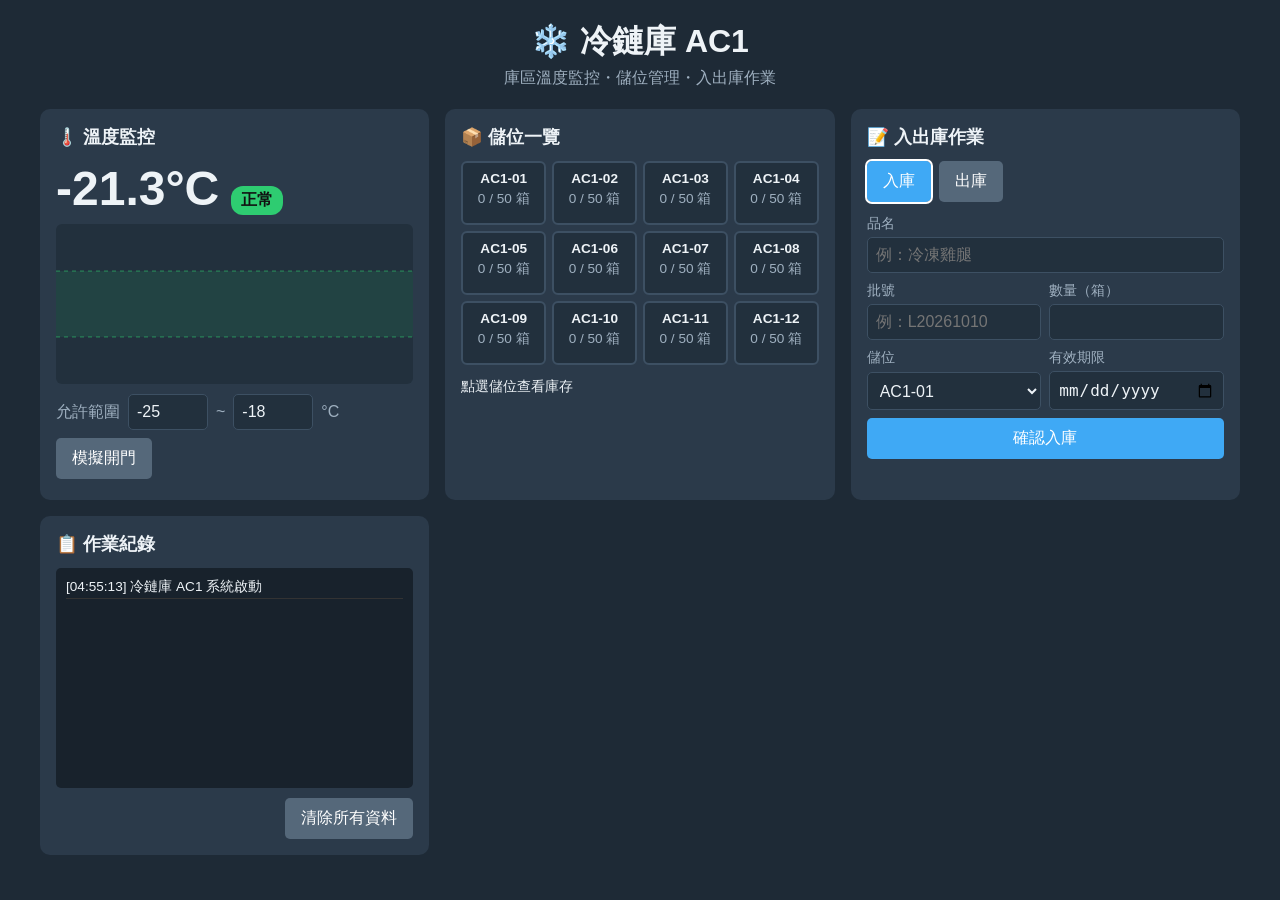
==== cold-chain-ac1.html @ 18b984d9 "Add standalone cold chain warehouse AC1 page Temperature monitoring with alarms, 12-slot storage ove" ====
<!DOCTYPE html>
<html lang="zh-TW">
<head>
    <meta charset="UTF-8">
    <meta name="viewport" content="width=device-width, initial-scale=1.0">
    <title>冷鏈庫 AC1</title>
    <style>
        :root {
            --bg: #1e2a36;
            --panel: #2b3a4a;
            --panel-2: #22303d;
            --text: #eef3f7;
            --muted: #9fb0c0;
            --border: #3d5063;
            --ok: #2ecc71;
            --warn: #f1c40f;
            --alarm: #e74c3c;
            --accent: #3fa9f5;
        }

        * { box-sizing: border-box; }

        body {
            font-family: "Microsoft JhengHei", sans-serif;
            background-color: var(--bg);
            color: var(--text);
            margin: 0;
            padding: 20px 16px;
        }

        h1 { margin: 0 0 4px; text-align: center; }
        .subtitle { text-align: center; color: var(--muted); margin: 0 0 20px; }

        .layout {
            display: grid;
            grid-template-columns: repeat(auto-fit, minmax(320px, 1fr));
            gap: 16px;
            max-width: 1200px;
            margin: 0 auto;
        }

        .panel {
            background: var(--panel);
            border-radius: 10px;
            padding: 16px;
            min-width: 0;
        }
        .panel h2 { margin: 0 0 12px; font-size: 1.1rem; }

        /* 溫度監控 */
        .temp-now {
            display: flex;
            align-items: baseline;
            gap: 12px;
            margin-bottom: 8px;
        }
        #temp-value { font-size: 3rem; font-weight: bold; }
        .status-badge {
            padding: 4px 10px;
            border-radius: 12px;
            font-weight: bold;
            color: #111;
        }
        .status-ok { background: var(--ok); }
        .status-warn { background: var(--warn); }
        .status-alarm { background: var(--alarm); color: #fff; }

        #temp-chart {
            width: 100%;
            height: 160px;
            background: var(--panel-2);
            border-radius: 6px;
            display: block;
        }

        .range-row {
            display: flex;
            gap: 8px;
            align-items: center;
            flex-wrap: wrap;
            margin-top: 10px;
            color: var(--muted);
        }

        /* 儲位 */
        .slots {
            display: grid;
            grid-template-columns: repeat(4, 1fr);
            gap: 6px;
        }
        .slot {
            background: var(--panel-2);
            border: 2px solid var(--border);
            border-radius: 6px;
            padding: 8px 4px;
            text-align: center;
            cursor: pointer;
            font-size: 0.85rem;
            min-height: 64px;
        }
        .slot:hover { border-color: var(--accent); }
        .slot.selected { border-color: var(--accent); background: #2f4a63; }
        .slot .code { font-weight: bold; }
        .slot .qty { color: var(--muted); margin-top: 4px; }
        .slot.expiring { border-color: var(--warn); }
        .slot.expired { border-color: var(--alarm); }

        #slot-detail { margin-top: 12px; font-size: 0.9rem; }
        #slot-detail table { width: 100%; border-collapse: collapse; }
        #slot-detail th, #slot-detail td {
            text-align: left;
            padding: 4px;
            border-bottom: 1px solid var(--border);
        }

        /* 表單 */
        form { display: grid; gap: 8px; }
        label { display: grid; gap: 4px; font-size: 0.9rem; color: var(--muted); }
        input, select {
            padding: 8px;
            border-radius: 5px;
            border: 1px solid var(--border);
            background: var(--panel-2);
            color: var(--text);
            font-size: 1rem;
            width: 100%;
        }
        .form-row { display: grid; grid-template-columns: 1fr 1fr; gap: 8px; }
        .tabs { display: flex; gap: 8px; margin-bottom: 12px; }

        button {
            padding: 10px 16px;
            font-size: 1rem;
            cursor: pointer;
            background-color: var(--accent);
            color: white;
            border: none;
            border-radius: 5px;
        }
        button:hover { filter: brightness(1.1); }
        button.secondary { background: #55687a; }
        .tabs button.active { outline: 2px solid white; }

        #form-msg { min-height: 1.2em; font-size: 0.9rem; }
        .msg-error { color: var(--alarm); }
        .msg-ok { color: var(--ok); }

        #log {
            height: 220px;
            overflow-y: auto;
            background: #18222c;
            padding: 10px;
            font-size: 0.85rem;
            border-radius: 5px;
        }
        .log-entry { margin-bottom: 5px; border-bottom: 1px solid #333; padding-bottom: 2px; }
        .log-entry.alarm { color: var(--alarm); }
        .log-entry.warn { color: var(--warn); }
    </style>
</head>
<body>

    <h1>❄️ 冷鏈庫 AC1</h1>
    <p class="subtitle">庫區溫度監控・儲位管理・入出庫作業</p>

    <div class="layout">
        <!-- 溫度監控 -->
        <section class="panel">
            <h2>🌡️ 溫度監控</h2>
            <div class="temp-now">
                <span id="temp-value">--</span>
                <span id="temp-status" class="status-badge status-ok">正常</span>
            </div>
            <canvas id="temp-chart"></canvas>
            <div class="range-row">
                允許範圍
                <input id="temp-min" type="number" step="0.5" style="width:80px">
                ~
                <input id="temp-max" type="number" step="0.5" style="width:80px">
                °C
                <button class="secondary" id="door-btn" type="button">模擬開門</button>
            </div>
        </section>

        <!-- 儲位 -->
        <section class="panel">
            <h2>📦 儲位一覽</h2>
            <div class="slots" id="slots"></div>
            <div id="slot-detail">點選儲位查看庫存</div>
        </section>

        <!-- 入出庫 -->
        <section class="panel">
            <h2>📝 入出庫作業</h2>
            <div class="tabs">
                <button type="button" id="tab-in" class="active">入庫</button>
                <button type="button" id="tab-out" class="secondary">出庫</button>
            </div>
            <form id="stock-form">
                <label>品名 <input id="f-name" required placeholder="例：冷凍雞腿"></label>
                <div class="form-row">
                    <label>批號 <input id="f-lot" required placeholder="例：L20261010"></label>
                    <label>數量（箱） <input id="f-qty" type="number" min="1" required></label>
                </div>
                <div class="form-row">
                    <label>儲位 <select id="f-slot"></select></label>
                    <label id="exp-label">有效期限 <input id="f-exp" type="date"></label>
                </div>
                <button type="submit" id="submit-btn">確認入庫</button>
                <div id="form-msg"></div>
            </form>
        </section>

        <!-- 紀錄 -->
        <section class="panel">
            <h2>📋 作業紀錄</h2>
            <div id="log"></div>
            <div style="margin-top:10px; text-align:right;">
                <button class="secondary" id="reset-btn" type="button">清除所有資料</button>
            </div>
        </section>
    </div>

<script>
    // --- 設定 ---
    const ZONE = "AC1";
    const SLOT_COUNT = 12;          // AC1-01 ~ AC1-12
    const SLOT_CAPACITY = 50;       // 每個儲位最多 50 箱
    const EXPIRY_WARN_DAYS = 7;     // 7 天內到期提示
    const STORAGE_KEY = "cold-chain-ac1";

    const defaultState = {
        tempMin: -25,
        tempMax: -18,
        slots: {},   // { "AC1-01": [ { name, lot, qty, exp, inAt } ] }
        logs: []
    };

    let state = loadState();
    let mode = "in";               // "in" 入庫 / "out" 出庫
    let selectedSlot = null;
    let temps = [];                // 最近溫度紀錄
    let doorOpenTicks = 0;         // 模擬開門造成升溫
    let lastStatus = "ok";

    const slotCodes = Array.from({ length: SLOT_COUNT }, (_, i) =>
        `${ZONE}-${String(i + 1).padStart(2, "0")}`);

    // --- 資料存取 ---
    function loadState() {
        try {
            const raw = localStorage.getItem(STORAGE_KEY);
            if (raw) return Object.assign({}, defaultState, JSON.parse(raw));
        } catch (e) { /* 無法讀取時使用預設值 */ }
        return JSON.parse(JSON.stringify(defaultState));
    }

    function saveState() {
        try {
            localStorage.setItem(STORAGE_KEY, JSON.stringify(state));
        } catch (e) { /* 無法儲存時僅保留在記憶體 */ }
    }

    // --- 溫度監控 ---
    function readSensor() {
        const target = (state.tempMin + state.tempMax) / 2;
        const prev = temps.length ? temps[temps.length - 1] : target;
        let next = prev + (target - prev) * 0.2 + (Math.random() - 0.5) * 0.6;
        if (doorOpenTicks > 0) {
            next += 1.2;
            doorOpenTicks--;
        }
        return Math.round(next * 10) / 10;
    }

    function getTempStatus(t) {
        const margin = 1;
        if (t < state.tempMin || t > state.tempMax) return "alarm";
        if (t < state.tempMin + margin || t > state.tempMax - margin) return "warn";
        return "ok";
    }

    function tickTemperature() {
        const t = readSensor();
        temps.push(t);
        if (temps.length > 60) temps.shift();

        const status = getTempStatus(t);
        const badge = document.getElementById("temp-status");
        document.getElementById("temp-value").innerText = `${t.toFixed(1)}°C`;
        badge.className = `status-badge status-${status}`;
        badge.innerText = { ok: "正常", warn: "接近上下限", alarm: "超出範圍！" }[status];

        if (status !== lastStatus) {
            if (status === "alarm") log(`⚠️ 溫度異常：${t.toFixed(1)}°C，超出允許範圍`, "alarm");
            else if (lastStatus === "alarm") log(`溫度恢復：${t.toFixed(1)}°C`);
            lastStatus = status;
        }
        drawChart();
    }

    function drawChart() {
        const canvas = document.getElementById("temp-chart");
        const ctx = canvas.getContext("2d");
        const w = canvas.width = canvas.clientWidth;
        const h = canvas.height = canvas.clientHeight;
        ctx.clearRect(0, 0, w, h);

        const lo = state.tempMin - 5;
        const hi = state.tempMax + 5;
        const y = v => h - ((v - lo) / (hi - lo)) * h;

        // 允許範圍色帶
        ctx.fillStyle = "rgba(46, 204, 113, 0.12)";
        ctx.fillRect(0, y(state.tempMax), w, y(state.tempMin) - y(state.tempMax));
        ctx.strokeStyle = "rgba(46, 204, 113, 0.6)";
        ctx.setLineDash([4, 4]);
        [state.tempMin, state.tempMax].forEach(v => {
            ctx.beginPath();
            ctx.moveTo(0, y(v));
            ctx.lineTo(w, y(v));
            ctx.stroke();
        });
        ctx.setLineDash([]);

        // 溫度曲線
        if (temps.length < 2) return;
        ctx.strokeStyle = "#3fa9f5";
        ctx.lineWidth = 2;
        ctx.beginPath();
        temps.forEach((t, i) => {
            const x = (i / 59) * w;
            i === 0 ? ctx.moveTo(x, y(t)) : ctx.lineTo(x, y(t));
        });
        ctx.stroke();
    }

    // --- 儲位 ---
    function slotQty(code) {
        return (state.slots[code] || []).reduce((sum, item) => sum + item.qty, 0);
    }

    function daysUntil(dateStr) {
        if (!dateStr) return Infinity;
        const today = new Date();
        today.setHours(0, 0, 0, 0);
        return Math.round((new Date(dateStr) - today) / 86400000);
    }

    function renderSlots() {
        const wrap = document.getElementById("slots");
        wrap.innerHTML = "";
        slotCodes.forEach(code => {
            const items = state.slots[code] || [];
            const minDays = Math.min(...items.map(i => daysUntil(i.exp)), Infinity);
            const el = document.createElement("div");
            el.className = "slot";
            if (code === selectedSlot) el.classList.add("selected");
            if (minDays < 0) el.classList.add("expired");
            else if (minDays <= EXPIRY_WARN_DAYS) el.classList.add("expiring");
            el.innerHTML = `
                <div class="code">${code}</div>
                <div class="qty">${slotQty(code)} / ${SLOT_CAPACITY} 箱</div>
            `;
            el.onclick = () => {
                selectedSlot = code;
                document.getElementById("f-slot").value = code;
                renderSlots();
                renderSlotDetail();
            };
            wrap.appendChild(el);
        });
    }

    function renderSlotDetail() {
        const box = document.getElementById("slot-detail");
        if (!selectedSlot) {
            box.innerText = "點選儲位查看庫存";
            return;
        }
        const items = sortFEFO(state.slots[selectedSlot] || []);
        if (!items.length) {
            box.innerText = `${selectedSlot}：目前無庫存`;
            return;
        }
        const rows = items.map(i => {
            const d = daysUntil(i.exp);
            const note = d < 0 ? " ❌已過期" : d <= EXPIRY_WARN_DAYS ? ` ⚠️剩 ${d} 天` : "";
            return `<tr><td>${escapeHtml(i.name)}</td><td>${escapeHtml(i.lot)}</td>
                    <td>${i.qty}</td><td>${i.exp || "-"}${note}</td></tr>`;
        }).join("");
        box.innerHTML = `
            <strong>${selectedSlot}</strong>
            <table>
                <tr><th>品名</th><th>批號</th><th>箱數</th><th>有效期限</th></tr>
                ${rows}
            </table>
        `;
    }

    // 先到期先出 (FEFO)
    function sortFEFO(items) {
        return [...items].sort((a, b) => (a.exp || "9999") .localeCompare(b.exp || "9999"));
    }

    // --- 入出庫 ---
    function setMode(newMode) {
        mode = newMode;
        document.getElementById("tab-in").className = mode === "in" ? "active" : "secondary";
        document.getElementById("tab-out").className = mode === "out" ? "active" : "secondary";
        document.getElementById("submit-btn").innerText = mode === "in" ? "確認入庫" : "確認出庫";
        document.getElementById("exp-label").style.visibility = mode === "in" ? "visible" : "hidden";
        showMsg("");
    }

    function handleSubmit(e) {
        e.preventDefault();
        const name = document.getElementById("f-name").value.trim();
        const lot = document.getElementById("f-lot").value.trim();
        const qty = parseInt(document.getElementById("f-qty").value, 10);
        const code = document.getElementById("f-slot").value;
        const exp = document.getElementById("f-exp").value;

        if (!name || !lot || !(qty > 0)) {
            showMsg("請完整填寫品名、批號與數量", true);
            return;
        }

        const ok = mode === "in"
            ? stockIn(code, name, lot, qty, exp)
            : stockOut(code, name, lot, qty);
        if (!ok) return;

        saveState();
        selectedSlot = code;
        renderSlots();
        renderSlotDetail();
        document.getElementById("stock-form").reset();
        document.getElementById("f-slot").value = code;
    }

    function stockIn(code, name, lot, qty, exp) {
        if (lastStatus === "alarm") {
            showMsg("庫區溫度異常，暫停入庫作業", true);
            return false;
        }
        if (!exp) {
            showMsg("入庫需填寫有效期限", true);
            return false;
        }
        if (daysUntil(exp) < 0) {
            showMsg("此批貨品已過期，不可入庫", true);
            return false;
        }
        if (slotQty(code) + qty > SLOT_CAPACITY) {
            showMsg(`${code} 剩餘容量 ${SLOT_CAPACITY - slotQty(code)} 箱，不足 ${qty} 箱`, true);
            return false;
        }

        const items = state.slots[code] = state.slots[code] || [];
        const same = items.find(i => i.name === name && i.lot === lot);
        if (same) same.qty += qty;
        else items.push({ name, lot, qty, exp, inAt: new Date().toISOString() });

        log(`📥 入庫 ${name}（批號 ${lot}）${qty} 箱 → ${code}`);
        showMsg("入庫完成", false);
        return true;
    }

    function stockOut(code, name, lot, qty) {
        const items = state.slots[code] || [];
        const item = items.find(i => i.name === name && i.lot === lot);
        if (!item) {
            showMsg(`${code} 找不到 ${name}（批號 ${lot}）`, true);
            return false;
        }
        if (item.qty < qty) {
            showMsg(`庫存不足，${code} 僅有 ${item.qty} 箱`, true);
            return false;
        }

        // FEFO 提示：同品名有更早到期的批號
        const earlier = items.find(i => i.name === name && i !== item && i.exp && i.exp < item.exp);
        if (earlier && !confirm(`依先到期先出原則，建議先出批號 ${earlier.lot}（${earlier.exp} 到期）。\n仍要出庫批號 ${lot} 嗎？`)) {
            return false;
        }

        item.qty -= qty;
        if (item.qty === 0) items.splice(items.indexOf(item), 1);

        log(`📤 出庫 ${name}（批號 ${lot}）${qty} 箱 ← ${code}`);
        showMsg("出庫完成", false);
        return true;
    }

    // --- UI 輔助 ---
    function showMsg(text, isError) {
        const el = document.getElementById("form-msg");
        el.innerText = text;
        el.className = isError ? "msg-error" : "msg-ok";
    }

    function log(msg, level) {
        const time = new Date().toLocaleTimeString("zh-TW", { hour12: false });
        state.logs.unshift({ time, msg, level: level || "" });
        state.logs = state.logs.slice(0, 200);
        saveState();
        renderLog();
    }

    function renderLog() {
        const box = document.getElementById("log");
        box.innerHTML = "";
        state.logs.forEach(l => {
            const entry = document.createElement("div");
            entry.className = `log-entry ${l.level}`;
            entry.innerText = `[${l.time}] ${l.msg}`;
            box.appendChild(entry);
        });
    }

    function escapeHtml(s) {
        const div = document.createElement("div");
        div.innerText = s;
        return div.innerHTML;
    }

    // --- 初始化 ---
    function init() {
        const slotSelect = document.getElementById("f-slot");
        slotCodes.forEach(code => slotSelect.add(new Option(code, code)));

        const minInput = document.getElementById("temp-min");
        const maxInput = document.getElementById("temp-max");
        minInput.value = state.tempMin;
        maxInput.value = state.tempMax;
        const onRangeChange = () => {
            const min = parseFloat(minInput.value);
            const max = parseFloat(maxInput.value);
            if (isNaN(min) || isNaN(max) || min >= max) return;
            state.tempMin = min;
            state.tempMax = max;
            saveState();
            log(`溫度範圍設定為 ${min}°C ~ ${max}°C`);
            drawChart();
        };
        minInput.onchange = onRangeChange;
        maxInput.onchange = onRangeChange;

        document.getElementById("door-btn").onclick = () => {
            doorOpenTicks = 6;
            log("🚪 AC1 庫門開啟（模擬）", "warn");
        };
        document.getElementById("tab-in").onclick = () => setMode("in");
        document.getElementById("tab-out").onclick = () => setMode("out");
        document.getElementById("stock-form").onsubmit = handleSubmit;
        document.getElementById("reset-btn").onclick = () => {
            if (!confirm("確定要清除 AC1 所有庫存與紀錄嗎？")) return;
            state = JSON.parse(JSON.stringify(defaultState));
            saveState();
            minInput.value = state.tempMin;
            maxInput.value = state.tempMax;
            selectedSlot = null;
            renderSlots();
            renderSlotDetail();
            renderLog();
        };
        window.addEventListener("resize", drawChart);

        renderSlots();
        renderLog();
        if (!state.logs.length) log(`冷鏈庫 ${ZONE} 系統啟動`);

        tickTemperature();
        setInterval(tickTemperature, 2000);
    }

    init();
</script>
</body>
</html>
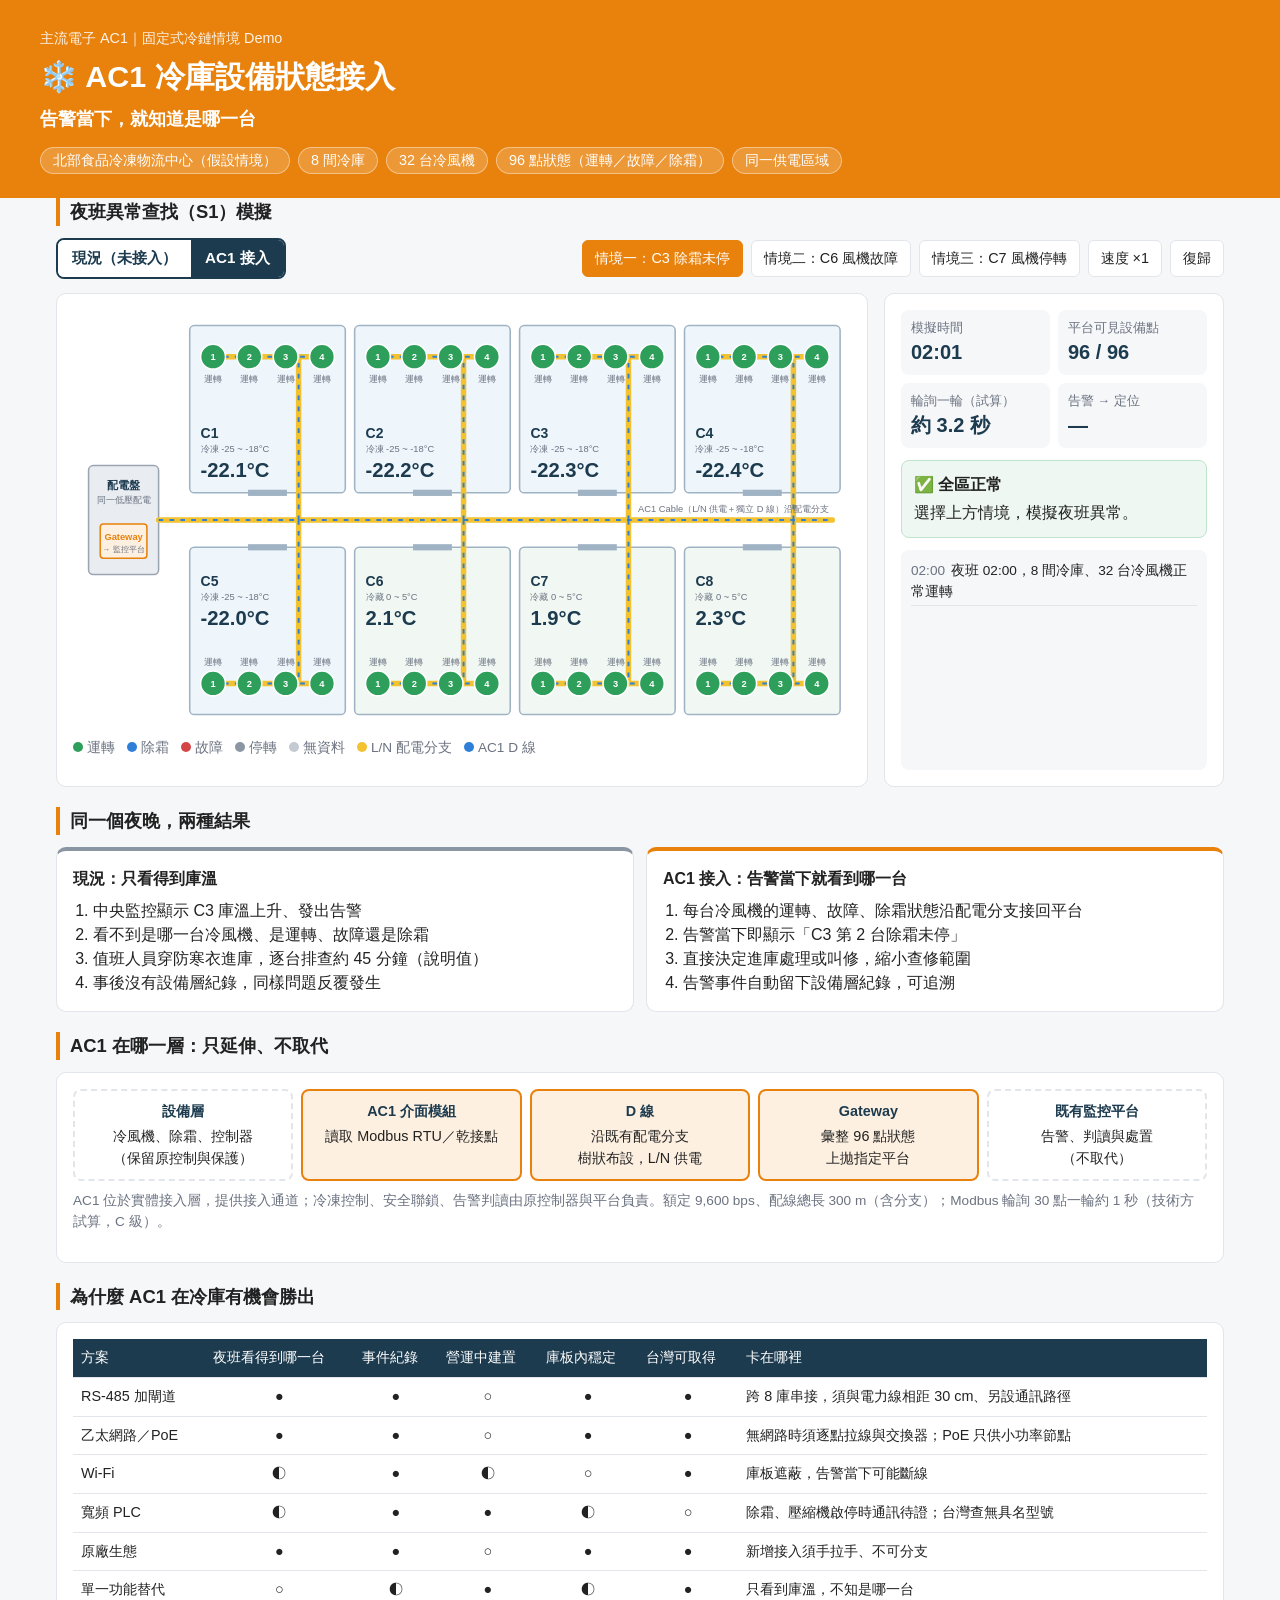
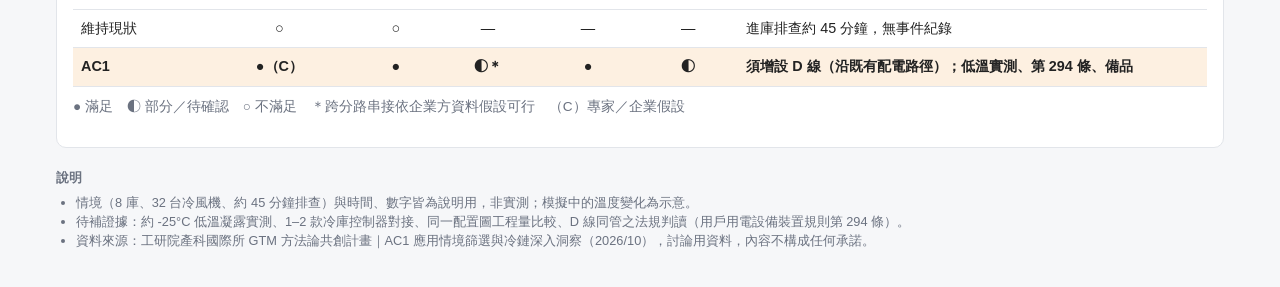
==== commit 8c6690a8: "Rebuild cold chain page as AC1 cold room status demo Interactive S1 night-shift scenario based on th" ====
--- a/cold-chain-ac1.html
+++ b/cold-chain-ac1.html
@@ -3,579 +3,742 @@
 <head>
     <meta charset="UTF-8">
     <meta name="viewport" content="width=device-width, initial-scale=1.0">
-    <title>冷鏈庫 AC1</title>
+    <title>AC1 冷庫 Demo</title>
     <style>
         :root {
-            --bg: #1e2a36;
-            --panel: #2b3a4a;
-            --panel-2: #22303d;
-            --text: #eef3f7;
-            --muted: #9fb0c0;
-            --border: #3d5063;
-            --ok: #2ecc71;
-            --warn: #f1c40f;
-            --alarm: #e74c3c;
-            --accent: #3fa9f5;
+            --orange: #e8820c;
+            --orange-soft: #fdf0e1;
+            --teal: #138a8a;
+            --navy: #1d3b4f;
+            --text: #222;
+            --muted: #6b7280;
+            --border: #e2e5ea;
+            --bg: #f6f7f9;
+            --panel: #fff;
+            --run: #2e9e5b;
+            --defrost: #2f7fd8;
+            --fault: #d64545;
+            --stop: #8a96a3;
+            --unknown: #c3cad1;
+            --line-d: #2f7fd8;
         }
 
         * { box-sizing: border-box; }
 
         body {
-            font-family: "Microsoft JhengHei", sans-serif;
-            background-color: var(--bg);
+            font-family: "Microsoft JhengHei", "Noto Sans TC", sans-serif;
+            background: var(--bg);
             color: var(--text);
             margin: 0;
-            padding: 20px 16px;
-        }
-
-        h1 { margin: 0 0 4px; text-align: center; }
-        .subtitle { text-align: center; color: var(--muted); margin: 0 0 20px; }
-
-        .layout {
-            display: grid;
-            grid-template-columns: repeat(auto-fit, minmax(320px, 1fr));
-            gap: 16px;
-            max-width: 1200px;
-            margin: 0 auto;
+            line-height: 1.5;
+        }
+
+        header {
+            background: var(--orange);
+            color: #fff;
+            padding: 28px 16px 24px;
+        }
+        .wrap { max-width: 1200px; margin: 0 auto; padding: 0 16px; }
+        header .wrap { padding: 0; }
+        header .eyebrow { font-size: 0.9rem; opacity: 0.9; }
+        header h1 { margin: 4px 0 6px; font-size: 1.9rem; }
+        header .tagline { font-size: 1.15rem; font-weight: bold; }
+        .chips { display: flex; flex-wrap: wrap; gap: 8px; margin-top: 14px; }
+        .chip {
+            background: rgba(255,255,255,0.18);
+            border: 1px solid rgba(255,255,255,0.4);
+            border-radius: 14px;
+            padding: 2px 12px;
+            font-size: 0.9rem;
+        }
+
+        main { padding: 20px 0 40px; }
+        section { margin-bottom: 20px; }
+        h2 {
+            font-size: 1.15rem;
+            margin: 0 0 12px;
+            padding-left: 10px;
+            border-left: 4px solid var(--orange);
         }
 
         .panel {
             background: var(--panel);
+            border: 1px solid var(--border);
             border-radius: 10px;
             padding: 16px;
             min-width: 0;
         }
-        .panel h2 { margin: 0 0 12px; font-size: 1.1rem; }
-
-        /* 溫度監控 */
-        .temp-now {
+
+        /* 控制列 */
+        .toolbar {
             display: flex;
-            align-items: baseline;
-            gap: 12px;
-            margin-bottom: 8px;
-        }
-        #temp-value { font-size: 3rem; font-weight: bold; }
-        .status-badge {
-            padding: 4px 10px;
-            border-radius: 12px;
+            flex-wrap: wrap;
+            gap: 10px;
+            align-items: center;
+            justify-content: space-between;
+            margin-bottom: 14px;
+        }
+        .segmented {
+            display: inline-flex;
+            border: 2px solid var(--navy);
+            border-radius: 8px;
+            overflow: hidden;
+        }
+        .segmented button {
+            border: none;
+            background: #fff;
+            color: var(--navy);
+            padding: 8px 14px;
+            font-size: 0.95rem;
             font-weight: bold;
-            color: #111;
-        }
-        .status-ok { background: var(--ok); }
-        .status-warn { background: var(--warn); }
-        .status-alarm { background: var(--alarm); color: #fff; }
-
-        #temp-chart {
-            width: 100%;
-            height: 160px;
-            background: var(--panel-2);
+            cursor: pointer;
+            font-family: inherit;
+        }
+        .segmented button.active { background: var(--navy); color: #fff; }
+
+        .btn {
+            border: 1px solid var(--border);
+            background: #fff;
+            color: var(--text);
+            padding: 8px 12px;
             border-radius: 6px;
-            display: block;
-        }
-
-        .range-row {
-            display: flex;
+            cursor: pointer;
+            font-size: 0.9rem;
+            font-family: inherit;
+        }
+        .btn:hover { border-color: var(--orange); }
+        .btn.primary { background: var(--orange); color: #fff; border-color: var(--orange); }
+        .btn:disabled { opacity: 0.5; cursor: not-allowed; }
+        .scenario-btns { display: flex; flex-wrap: wrap; gap: 8px; }
+
+        .grid-main {
+            display: grid;
+            grid-template-columns: minmax(0, 1fr) 340px;
+            gap: 16px;
+        }
+        @media (max-width: 900px) {
+            .grid-main { grid-template-columns: minmax(0, 1fr); }
+        }
+
+        /* 平面圖 */
+        #plan { width: 100%; height: auto; display: block; }
+        .room-rect { fill: #eef5fb; stroke: #9fb3c4; stroke-width: 2; transition: fill 0.4s; }
+        .room-rect.chilled { fill: #f1f8f3; }
+        .room-rect.warn { fill: #fff6dc; }
+        .room-rect.alarm { fill: #fde3e3; stroke: var(--fault); }
+        .room-name { font-size: 18px; font-weight: bold; fill: var(--navy); }
+        .room-type { font-size: 12px; fill: var(--muted); }
+        .room-temp { font-size: 26px; font-weight: bold; fill: var(--navy); }
+        .room-temp.alarm { fill: var(--fault); }
+        .fan-label { font-size: 11px; fill: var(--muted); }
+        .fan-text { font-size: 12px; font-weight: bold; fill: #fff; pointer-events: none; }
+        .fan-node { cursor: pointer; }
+        .fan-node circle { transition: fill 0.3s; stroke: #fff; stroke-width: 2; }
+        .fan-node.located circle { stroke: var(--fault); stroke-width: 4; }
+        .cable-power { stroke: #f2c230; stroke-width: 7; fill: none; stroke-linecap: round; }
+        .cable-d { stroke: var(--line-d); stroke-width: 2.5; fill: none; stroke-dasharray: 6 8; }
+        .ac1-on .cable-d { animation: flow 1.2s linear infinite; }
+        .ac1-off .cable-d { display: none; }
+        .ac1-off .cable-power { stroke: #cfd5db; }
+        @keyframes flow { to { stroke-dashoffset: -28; } }
+
+        .legend { display: flex; flex-wrap: wrap; gap: 12px; font-size: 0.85rem; color: var(--muted); margin-top: 8px; }
+        .legend span::before {
+            content: "";
+            display: inline-block;
+            width: 10px; height: 10px;
+            border-radius: 50%;
+            margin-right: 4px;
+            background: var(--c);
+        }
+
+        /* 監控面板 */
+        .stats {
+            display: grid;
+            grid-template-columns: 1fr 1fr;
             gap: 8px;
-            align-items: center;
-            flex-wrap: wrap;
-            margin-top: 10px;
-            color: var(--muted);
-        }
-
-        /* 儲位 */
-        .slots {
-            display: grid;
-            grid-template-columns: repeat(4, 1fr);
-            gap: 6px;
-        }
-        .slot {
-            background: var(--panel-2);
-            border: 2px solid var(--border);
-            border-radius: 6px;
-            padding: 8px 4px;
-            text-align: center;
-            cursor: pointer;
-            font-size: 0.85rem;
-            min-height: 64px;
-        }
-        .slot:hover { border-color: var(--accent); }
-        .slot.selected { border-color: var(--accent); background: #2f4a63; }
-        .slot .code { font-weight: bold; }
-        .slot .qty { color: var(--muted); margin-top: 4px; }
-        .slot.expiring { border-color: var(--warn); }
-        .slot.expired { border-color: var(--alarm); }
-
-        #slot-detail { margin-top: 12px; font-size: 0.9rem; }
-        #slot-detail table { width: 100%; border-collapse: collapse; }
-        #slot-detail th, #slot-detail td {
-            text-align: left;
-            padding: 4px;
-            border-bottom: 1px solid var(--border);
-        }
-
-        /* 表單 */
-        form { display: grid; gap: 8px; }
-        label { display: grid; gap: 4px; font-size: 0.9rem; color: var(--muted); }
-        input, select {
-            padding: 8px;
-            border-radius: 5px;
-            border: 1px solid var(--border);
-            background: var(--panel-2);
-            color: var(--text);
-            font-size: 1rem;
-            width: 100%;
-        }
-        .form-row { display: grid; grid-template-columns: 1fr 1fr; gap: 8px; }
-        .tabs { display: flex; gap: 8px; margin-bottom: 12px; }
-
-        button {
-            padding: 10px 16px;
-            font-size: 1rem;
-            cursor: pointer;
-            background-color: var(--accent);
-            color: white;
-            border: none;
-            border-radius: 5px;
-        }
-        button:hover { filter: brightness(1.1); }
-        button.secondary { background: #55687a; }
-        .tabs button.active { outline: 2px solid white; }
-
-        #form-msg { min-height: 1.2em; font-size: 0.9rem; }
-        .msg-error { color: var(--alarm); }
-        .msg-ok { color: var(--ok); }
+            margin-bottom: 12px;
+        }
+        .stat {
+            background: var(--bg);
+            border-radius: 8px;
+            padding: 8px 10px;
+        }
+        .stat .k { font-size: 0.8rem; color: var(--muted); }
+        .stat .v { font-size: 1.25rem; font-weight: bold; color: var(--navy); }
+
+        .alarm-card {
+            border-radius: 8px;
+            padding: 12px;
+            margin-bottom: 12px;
+            background: #eef7f1;
+            border: 1px solid #bfe3cc;
+        }
+        .alarm-card.warn { background: #fff6dc; border-color: #f1d27a; }
+        .alarm-card.alarm { background: #fde3e3; border-color: #f0a5a5; }
+        .alarm-card .title { font-weight: bold; margin-bottom: 4px; }
+        .alarm-card .locate { font-size: 1.2rem; font-weight: bold; color: var(--fault); }
+        .progress { height: 6px; background: #f3c7c7; border-radius: 3px; margin-top: 8px; overflow: hidden; }
+        .progress div { height: 100%; background: var(--fault); width: 0; transition: width 0.4s; }
 
         #log {
             height: 220px;
             overflow-y: auto;
-            background: #18222c;
+            background: var(--bg);
+            border-radius: 8px;
+            padding: 8px 10px;
+            font-size: 0.85rem;
+        }
+        .log-entry { padding: 3px 0; border-bottom: 1px solid var(--border); }
+        .log-entry .t { color: var(--muted); margin-right: 6px; font-variant-numeric: tabular-nums; }
+        .log-entry.alarm { color: var(--fault); }
+        .log-entry.warn { color: #a06a00; }
+        .log-entry.locate { color: var(--teal); font-weight: bold; }
+
+        /* 架構 */
+        .arch {
+            display: grid;
+            grid-template-columns: repeat(5, minmax(0, 1fr));
+            gap: 8px;
+            align-items: stretch;
+        }
+        .arch .box {
+            border: 2px solid var(--border);
+            border-radius: 8px;
             padding: 10px;
-            font-size: 0.85rem;
-            border-radius: 5px;
-        }
-        .log-entry { margin-bottom: 5px; border-bottom: 1px solid #333; padding-bottom: 2px; }
-        .log-entry.alarm { color: var(--alarm); }
-        .log-entry.warn { color: var(--warn); }
+            text-align: center;
+            background: #fff;
+            font-size: 0.9rem;
+            position: relative;
+        }
+        .arch .box strong { display: block; color: var(--navy); margin-bottom: 4px; }
+        .arch .box.ac1 { border-color: var(--orange); background: var(--orange-soft); }
+        .arch .box.keep { border-style: dashed; }
+        @media (max-width: 700px) {
+            .arch { grid-template-columns: minmax(0, 1fr); }
+        }
+        .note { font-size: 0.85rem; color: var(--muted); margin-top: 10px; }
+
+        /* 比較表 */
+        .table-wrap { overflow-x: auto; }
+        table { border-collapse: collapse; width: 100%; font-size: 0.9rem; min-width: 640px; }
+        th, td { border-bottom: 1px solid var(--border); padding: 8px; text-align: left; vertical-align: top; }
+        th { background: var(--navy); color: #fff; font-weight: normal; }
+        td.c { text-align: center; white-space: nowrap; }
+        tr.ac1 td { background: var(--orange-soft); font-weight: bold; }
+
+        .compare {
+            display: grid;
+            grid-template-columns: 1fr 1fr;
+            gap: 12px;
+        }
+        @media (max-width: 700px) { .compare { grid-template-columns: 1fr; } }
+        .compare .panel h3 { margin: 0 0 8px; font-size: 1rem; }
+        .compare ol { margin: 0; padding-left: 20px; }
+        .compare .now { border-top: 4px solid var(--stop); }
+        .compare .with { border-top: 4px solid var(--orange); }
+
+        footer { font-size: 0.8rem; color: var(--muted); padding-bottom: 30px; }
+        footer ul { margin: 6px 0; padding-left: 20px; }
     </style>
 </head>
 <body>
 
-    <h1>❄️ 冷鏈庫 AC1</h1>
-    <p class="subtitle">庫區溫度監控・儲位管理・入出庫作業</p>
-
-    <div class="layout">
-        <!-- 溫度監控 -->
-        <section class="panel">
-            <h2>🌡️ 溫度監控</h2>
-            <div class="temp-now">
-                <span id="temp-value">--</span>
-                <span id="temp-status" class="status-badge status-ok">正常</span>
+<header>
+    <div class="wrap">
+        <div class="eyebrow">主流電子 AC1｜固定式冷鏈情境 Demo</div>
+        <h1>❄️ AC1 冷庫設備狀態接入</h1>
+        <div class="tagline">告警當下，就知道是哪一台</div>
+        <div class="chips">
+            <span class="chip">北部食品冷凍物流中心（假設情境）</span>
+            <span class="chip">8 間冷庫</span>
+            <span class="chip">32 台冷風機</span>
+            <span class="chip">96 點狀態（運轉／故障／除霜）</span>
+            <span class="chip">同一供電區域</span>
+        </div>
+    </div>
+</header>
+
+<main class="wrap">
+
+    <!-- 模擬 -->
+    <section>
+        <h2>夜班異常查找（S1）模擬</h2>
+        <div class="toolbar">
+            <div class="segmented" role="group" aria-label="接入方式">
+                <button type="button" id="mode-now">現況（未接入）</button>
+                <button type="button" id="mode-ac1" class="active">AC1 接入</button>
             </div>
-            <canvas id="temp-chart"></canvas>
-            <div class="range-row">
-                允許範圍
-                <input id="temp-min" type="number" step="0.5" style="width:80px">
-                ~
-                <input id="temp-max" type="number" step="0.5" style="width:80px">
-                °C
-                <button class="secondary" id="door-btn" type="button">模擬開門</button>
+            <div class="scenario-btns">
+                <button type="button" class="btn primary" data-scenario="defrost">情境一：C3 除霜未停</button>
+                <button type="button" class="btn" data-scenario="fault">情境二：C6 風機故障</button>
+                <button type="button" class="btn" data-scenario="stop">情境三：C7 風機停轉</button>
+                <button type="button" class="btn" id="speed-btn">速度 ×1</button>
+                <button type="button" class="btn" id="reset-btn">復歸</button>
             </div>
-        </section>
-
-        <!-- 儲位 -->
-        <section class="panel">
-            <h2>📦 儲位一覽</h2>
-            <div class="slots" id="slots"></div>
-            <div id="slot-detail">點選儲位查看庫存</div>
-        </section>
-
-        <!-- 入出庫 -->
-        <section class="panel">
-            <h2>📝 入出庫作業</h2>
-            <div class="tabs">
-                <button type="button" id="tab-in" class="active">入庫</button>
-                <button type="button" id="tab-out" class="secondary">出庫</button>
+        </div>
+
+        <div class="grid-main">
+            <div class="panel">
+                <svg id="plan" viewBox="0 0 1000 540" aria-label="冷庫平面與 AC1 配線示意"></svg>
+                <div class="legend">
+                    <span style="--c: var(--run)">運轉</span>
+                    <span style="--c: var(--defrost)">除霜</span>
+                    <span style="--c: var(--fault)">故障</span>
+                    <span style="--c: var(--stop)">停轉</span>
+                    <span style="--c: var(--unknown)">無資料</span>
+                    <span style="--c: #f2c230">L/N 配電分支</span>
+                    <span style="--c: var(--line-d)">AC1 D 線</span>
+                </div>
             </div>
-            <form id="stock-form">
-                <label>品名 <input id="f-name" required placeholder="例：冷凍雞腿"></label>
-                <div class="form-row">
-                    <label>批號 <input id="f-lot" required placeholder="例：L20261010"></label>
-                    <label>數量（箱） <input id="f-qty" type="number" min="1" required></label>
+
+            <div class="panel">
+                <div class="stats">
+                    <div class="stat"><div class="k">模擬時間</div><div class="v" id="clock">02:00</div></div>
+                    <div class="stat"><div class="k">平台可見設備點</div><div class="v" id="points">96 / 96</div></div>
+                    <div class="stat"><div class="k">輪詢一輪（試算）</div><div class="v" id="poll">約 3.2 秒</div></div>
+                    <div class="stat"><div class="k">告警 → 定位</div><div class="v" id="ttl">—</div></div>
                 </div>
-                <div class="form-row">
-                    <label>儲位 <select id="f-slot"></select></label>
-                    <label id="exp-label">有效期限 <input id="f-exp" type="date"></label>
+                <div class="alarm-card" id="alarm-card">
+                    <div class="title">✅ 全區正常</div>
+                    <div>選擇上方情境，模擬夜班異常。</div>
                 </div>
-                <button type="submit" id="submit-btn">確認入庫</button>
-                <div id="form-msg"></div>
-            </form>
-        </section>
-
-        <!-- 紀錄 -->
-        <section class="panel">
-            <h2>📋 作業紀錄</h2>
-            <div id="log"></div>
-            <div style="margin-top:10px; text-align:right;">
-                <button class="secondary" id="reset-btn" type="button">清除所有資料</button>
+                <div id="log" aria-live="polite"></div>
             </div>
-        </section>
-    </div>
+        </div>
+    </section>
+
+    <!-- 比較 -->
+    <section>
+        <h2>同一個夜晚，兩種結果</h2>
+        <div class="compare">
+            <div class="panel now">
+                <h3>現況：只看得到庫溫</h3>
+                <ol>
+                    <li>中央監控顯示 C3 庫溫上升、發出告警</li>
+                    <li>看不到是哪一台冷風機、是運轉、故障還是除霜</li>
+                    <li>值班人員穿防寒衣進庫，逐台排查約 45 分鐘（說明值）</li>
+                    <li>事後沒有設備層紀錄，同樣問題反覆發生</li>
+                </ol>
+            </div>
+            <div class="panel with">
+                <h3>AC1 接入：告警當下就看到哪一台</h3>
+                <ol>
+                    <li>每台冷風機的運轉、故障、除霜狀態沿配電分支接回平台</li>
+                    <li>告警當下即顯示「C3 第 2 台除霜未停」</li>
+                    <li>直接決定進庫處理或叫修，縮小查修範圍</li>
+                    <li>告警事件自動留下設備層紀錄，可追溯</li>
+                </ol>
+            </div>
+        </div>
+    </section>
+
+    <!-- 架構 -->
+    <section>
+        <h2>AC1 在哪一層：只延伸、不取代</h2>
+        <div class="panel">
+            <div class="arch">
+                <div class="box keep"><strong>設備層</strong>冷風機、除霜、控制器<br>（保留原控制與保護）</div>
+                <div class="box ac1"><strong>AC1 介面模組</strong>讀取 Modbus RTU／乾接點</div>
+                <div class="box ac1"><strong>D 線</strong>沿既有配電分支<br>樹狀布設，L/N 供電</div>
+                <div class="box ac1"><strong>Gateway</strong>彙整 96 點狀態<br>上拋指定平台</div>
+                <div class="box keep"><strong>既有監控平台</strong>告警、判讀與處置<br>（不取代）</div>
+            </div>
+            <p class="note">AC1 位於實體接入層，提供接入通道；冷凍控制、安全聯鎖、告警判讀由原控制器與平台負責。額定 9,600 bps、配線總長 300 m（含分支）；Modbus 輪詢 30 點一輪約 1 秒（技術方試算，C 級）。</p>
+        </div>
+    </section>
+
+    <!-- 方案比較 -->
+    <section>
+        <h2>為什麼 AC1 在冷庫有機會勝出</h2>
+        <div class="panel table-wrap">
+            <table>
+                <tr>
+                    <th>方案</th><th>夜班看得到哪一台</th><th>事件紀錄</th><th>營運中建置</th>
+                    <th>庫板內穩定</th><th>台灣可取得</th><th>卡在哪裡</th>
+                </tr>
+                <tr><td>RS-485 加閘道</td><td class="c">●</td><td class="c">●</td><td class="c">○</td><td class="c">●</td><td class="c">●</td><td>跨 8 庫串接，須與電力線相距 30 cm、另設通訊路徑</td></tr>
+                <tr><td>乙太網路／PoE</td><td class="c">●</td><td class="c">●</td><td class="c">○</td><td class="c">●</td><td class="c">●</td><td>無網路時須逐點拉線與交換器；PoE 只供小功率節點</td></tr>
+                <tr><td>Wi-Fi</td><td class="c">◐</td><td class="c">●</td><td class="c">◐</td><td class="c">○</td><td class="c">●</td><td>庫板遮蔽，告警當下可能斷線</td></tr>
+                <tr><td>寬頻 PLC</td><td class="c">◐</td><td class="c">●</td><td class="c">●</td><td class="c">◐</td><td class="c">○</td><td>除霜、壓縮機啟停時通訊待證；台灣查無具名型號</td></tr>
+                <tr><td>原廠生態</td><td class="c">●</td><td class="c">●</td><td class="c">○</td><td class="c">●</td><td class="c">●</td><td>新增接入須手拉手、不可分支</td></tr>
+                <tr><td>單一功能替代</td><td class="c">○</td><td class="c">◐</td><td class="c">●</td><td class="c">◐</td><td class="c">●</td><td>只看到庫溫，不知是哪一台</td></tr>
+                <tr><td>維持現狀</td><td class="c">○</td><td class="c">○</td><td class="c">—</td><td class="c">—</td><td class="c">—</td><td>進庫排查約 45 分鐘，無事件紀錄</td></tr>
+                <tr class="ac1"><td>AC1</td><td class="c">●（C）</td><td class="c">●</td><td class="c">◐＊</td><td class="c">●</td><td class="c">◐</td><td>須增設 D 線（沿既有配電路徑）；低溫實測、第 294 條、備品</td></tr>
+            </table>
+            <p class="note">● 滿足　◐ 部分／待確認　○ 不滿足　＊跨分路串接依企業方資料假設可行　（C）專家／企業假設</p>
+        </div>
+    </section>
+
+    <footer>
+        <strong>說明</strong>
+        <ul>
+            <li>情境（8 庫、32 台冷風機、約 45 分鐘排查）與時間、數字皆為說明用，非實測；模擬中的溫度變化為示意。</li>
+            <li>待補證據：約 -25°C 低溫凝露實測、1–2 款冷庫控制器對接、同一配置圖工程量比較、D 線同管之法規判讀（用戶用電設備裝置規則第 294 條）。</li>
+            <li>資料來源：工研院產科國際所 GTM 方法論共創計畫｜AC1 應用情境篩選與冷鏈深入洞察（2026/10），討論用資料，內容不構成任何承諾。</li>
+        </ul>
+    </footer>
+</main>
 
 <script>
-    // --- 設定 ---
-    const ZONE = "AC1";
-    const SLOT_COUNT = 12;          // AC1-01 ~ AC1-12
-    const SLOT_CAPACITY = 50;       // 每個儲位最多 50 箱
-    const EXPIRY_WARN_DAYS = 7;     // 7 天內到期提示
-    const STORAGE_KEY = "cold-chain-ac1";
-
-    const defaultState = {
-        tempMin: -25,
-        tempMax: -18,
-        slots: {},   // { "AC1-01": [ { name, lot, qty, exp, inAt } ] }
-        logs: []
+    // --- 情境設定（固定情境：8 間冷庫 × 4 台冷風機 × 3 狀態 = 96 點） ---
+    const FANS_PER_ROOM = 4;
+    const ROOMS = [
+        { id: "C1", type: "freezer" }, { id: "C2", type: "freezer" },
+        { id: "C3", type: "freezer" }, { id: "C4", type: "freezer" },
+        { id: "C5", type: "freezer" }, { id: "C6", type: "chilled" },
+        { id: "C7", type: "chilled" }, { id: "C8", type: "chilled" }
+    ];
+    const ROOM_SPEC = {
+        freezer: { label: "冷凍 -25 ~ -18°C", setpoint: -22, max: -18 },
+        chilled: { label: "冷藏 0 ~ 5°C", setpoint: 2, max: 5 }
     };
-
-    let state = loadState();
-    let mode = "in";               // "in" 入庫 / "out" 出庫
-    let selectedSlot = null;
-    let temps = [];                // 最近溫度紀錄
-    let doorOpenTicks = 0;         // 模擬開門造成升溫
-    let lastStatus = "ok";
-
-    const slotCodes = Array.from({ length: SLOT_COUNT }, (_, i) =>
-        `${ZONE}-${String(i + 1).padStart(2, "0")}`);
-
-    // --- 資料存取 ---
-    function loadState() {
-        try {
-            const raw = localStorage.getItem(STORAGE_KEY);
-            if (raw) return Object.assign({}, defaultState, JSON.parse(raw));
-        } catch (e) { /* 無法讀取時使用預設值 */ }
-        return JSON.parse(JSON.stringify(defaultState));
-    }
-
-    function saveState() {
-        try {
-            localStorage.setItem(STORAGE_KEY, JSON.stringify(state));
-        } catch (e) { /* 無法儲存時僅保留在記憶體 */ }
-    }
-
-    // --- 溫度監控 ---
-    function readSensor() {
-        const target = (state.tempMin + state.tempMax) / 2;
-        const prev = temps.length ? temps[temps.length - 1] : target;
-        let next = prev + (target - prev) * 0.2 + (Math.random() - 0.5) * 0.6;
-        if (doorOpenTicks > 0) {
-            next += 1.2;
-            doorOpenTicks--;
-        }
-        return Math.round(next * 10) / 10;
-    }
-
-    function getTempStatus(t) {
-        const margin = 1;
-        if (t < state.tempMin || t > state.tempMax) return "alarm";
-        if (t < state.tempMin + margin || t > state.tempMax - margin) return "warn";
-        return "ok";
-    }
-
-    function tickTemperature() {
-        const t = readSensor();
-        temps.push(t);
-        if (temps.length > 60) temps.shift();
-
-        const status = getTempStatus(t);
-        const badge = document.getElementById("temp-status");
-        document.getElementById("temp-value").innerText = `${t.toFixed(1)}°C`;
-        badge.className = `status-badge status-${status}`;
-        badge.innerText = { ok: "正常", warn: "接近上下限", alarm: "超出範圍！" }[status];
-
-        if (status !== lastStatus) {
-            if (status === "alarm") log(`⚠️ 溫度異常：${t.toFixed(1)}°C，超出允許範圍`, "alarm");
-            else if (lastStatus === "alarm") log(`溫度恢復：${t.toFixed(1)}°C`);
-            lastStatus = status;
-        }
-        drawChart();
-    }
-
-    function drawChart() {
-        const canvas = document.getElementById("temp-chart");
-        const ctx = canvas.getContext("2d");
-        const w = canvas.width = canvas.clientWidth;
-        const h = canvas.height = canvas.clientHeight;
-        ctx.clearRect(0, 0, w, h);
-
-        const lo = state.tempMin - 5;
-        const hi = state.tempMax + 5;
-        const y = v => h - ((v - lo) / (hi - lo)) * h;
-
-        // 允許範圍色帶
-        ctx.fillStyle = "rgba(46, 204, 113, 0.12)";
-        ctx.fillRect(0, y(state.tempMax), w, y(state.tempMin) - y(state.tempMax));
-        ctx.strokeStyle = "rgba(46, 204, 113, 0.6)";
-        ctx.setLineDash([4, 4]);
-        [state.tempMin, state.tempMax].forEach(v => {
-            ctx.beginPath();
-            ctx.moveTo(0, y(v));
-            ctx.lineTo(w, y(v));
-            ctx.stroke();
+    const STATE_INFO = {
+        run: { text: "運轉", color: "var(--run)" },
+        defrost: { text: "除霜", color: "var(--defrost)" },
+        fault: { text: "故障", color: "var(--fault)" },
+        stop: { text: "停轉", color: "var(--stop)" }
+    };
+    const HEAT = { run: 0, defrost: 0.4, fault: 0.4, stop: 0.35 };  // 每分鐘熱負荷（示意）
+    const COOLING = 0.12;                                          // 冷卻係數（示意）
+    const DEFROST_STEP_MIN = 10;                                   // 每台除霜時間（示意）
+    const DEFROST_TIMEOUT_MIN = 20;                                // 平台端除霜逾時規則（示意）
+    const MANUAL_CHECK_MIN = 45;                                   // 進庫逐台排查（說明值）
+    const POINTS = ROOMS.length * FANS_PER_ROOM * 3;
+
+    let mode = "ac1";        // "now" 現況 / "ac1" AC1 接入
+    let speed = 1;
+    let minute = 0;          // 模擬分鐘（自 02:00 起）
+    let timer = null;
+    let rooms, scenario, alarm;
+
+    function initState() {
+        rooms = ROOMS.map(r => ({
+            ...r,
+            temp: ROOM_SPEC[r.type].setpoint + (Math.random() - 0.5),
+            fans: Array.from({ length: FANS_PER_ROOM }, () => ({ state: "run", since: 0 })),
+            alarm: false
+        }));
+        scenario = null;
+        alarm = null;        // { room, fan, at, locatedAt, cause }
+        minute = 0;
+    }
+
+    // --- 平面圖 ---
+    const ROOM_W = 200, ROOM_H = 215, ROOM_X0 = 150, GAP = 12;
+    const TRUNK_Y = 270;
+
+    function roomBox(i) {
+        const col = i % 4, row = Math.floor(i / 4);
+        return {
+            x: ROOM_X0 + col * (ROOM_W + GAP),
+            y: row === 0 ? 20 : TRUNK_Y + 35,
+            row
+        };
+    }
+
+    function fanPos(i, f) {
+        const b = roomBox(i);
+        return {
+            x: b.x + 30 + f * ((ROOM_W - 60) / (FANS_PER_ROOM - 1)),
+            y: b.row === 0 ? b.y + 40 : b.y + ROOM_H - 40
+        };
+    }
+
+    function buildPlan() {
+        const svg = document.getElementById("plan");
+        let html = "";
+
+        // 配電盤
+        html += `<rect x="20" y="${TRUNK_Y - 70}" width="90" height="140" rx="6" fill="#e9edf1" stroke="#9aa5b1" stroke-width="2"/>
+                 <text x="65" y="${TRUNK_Y - 40}" text-anchor="middle" font-size="14" font-weight="bold" fill="#1d3b4f">配電盤</text>
+                 <text x="65" y="${TRUNK_Y - 22}" text-anchor="middle" font-size="11" fill="#6b7280">同一低壓配電</text>
+                 <rect x="35" y="${TRUNK_Y + 5}" width="60" height="44" rx="4" fill="#fdf0e1" stroke="#e8820c" stroke-width="2"/>
+                 <text x="65" y="${TRUNK_Y + 25}" text-anchor="middle" font-size="12" font-weight="bold" fill="#e8820c">Gateway</text>
+                 <text x="65" y="${TRUNK_Y + 41}" text-anchor="middle" font-size="10" fill="#6b7280">→ 監控平台</text>`;
+
+        // 冷庫
+        rooms.forEach((r, i) => {
+            const b = roomBox(i);
+            const spec = ROOM_SPEC[r.type];
+            const labelY = b.row === 0 ? b.y + ROOM_H - 70 : b.y + 50;
+            html += `<rect id="room-${i}" class="room-rect ${r.type}" x="${b.x}" y="${b.y}" width="${ROOM_W}" height="${ROOM_H}" rx="6"/>
+                     <text class="room-name" x="${b.x + 14}" y="${labelY}">${r.id}</text>
+                     <text class="room-type" x="${b.x + 14}" y="${labelY + 18}">${spec.label}</text>
+                     <text id="temp-${i}" class="room-temp" x="${b.x + 14}" y="${labelY + 50}">--</text>`;
+            // 庫門（面向走道）
+            const doorY = b.row === 0 ? b.y + ROOM_H - 4 : b.y - 4;
+            html += `<rect x="${b.x + ROOM_W / 2 - 25}" y="${doorY}" width="50" height="8" fill="#9fb3c4"/>`;
         });
-        ctx.setLineDash([]);
-
-        // 溫度曲線
-        if (temps.length < 2) return;
-        ctx.strokeStyle = "#3fa9f5";
-        ctx.lineWidth = 2;
-        ctx.beginPath();
-        temps.forEach((t, i) => {
-            const x = (i / 59) * w;
-            i === 0 ? ctx.moveTo(x, y(t)) : ctx.lineTo(x, y(t));
+
+        // 配電主幹與分支（L/N 黃色 + D 線藍色虛線，同一路徑）
+        const trunkEnd = ROOM_X0 + 4 * (ROOM_W + GAP) - GAP - 10;
+        const paths = [`M110 ${TRUNK_Y} H${trunkEnd}`];
+        rooms.forEach((r, i) => {
+            const b = roomBox(i);
+            const branchX = b.x + ROOM_W / 2 + 40;
+            const fy = fanPos(i, 0).y;
+            paths.push(`M${branchX} ${TRUNK_Y} V${fy}`);
+            paths.push(`M${fanPos(i, 0).x} ${fy} H${fanPos(i, FANS_PER_ROOM - 1).x}`);
         });
-        ctx.stroke();
-    }
-
-    // --- 儲位 ---
-    function slotQty(code) {
-        return (state.slots[code] || []).reduce((sum, item) => sum + item.qty, 0);
-    }
-
-    function daysUntil(dateStr) {
-        if (!dateStr) return Infinity;
-        const today = new Date();
-        today.setHours(0, 0, 0, 0);
-        return Math.round((new Date(dateStr) - today) / 86400000);
-    }
-
-    function renderSlots() {
-        const wrap = document.getElementById("slots");
-        wrap.innerHTML = "";
-        slotCodes.forEach(code => {
-            const items = state.slots[code] || [];
-            const minDays = Math.min(...items.map(i => daysUntil(i.exp)), Infinity);
-            const el = document.createElement("div");
-            el.className = "slot";
-            if (code === selectedSlot) el.classList.add("selected");
-            if (minDays < 0) el.classList.add("expired");
-            else if (minDays <= EXPIRY_WARN_DAYS) el.classList.add("expiring");
-            el.innerHTML = `
-                <div class="code">${code}</div>
-                <div class="qty">${slotQty(code)} / ${SLOT_CAPACITY} 箱</div>
-            `;
-            el.onclick = () => {
-                selectedSlot = code;
-                document.getElementById("f-slot").value = code;
-                renderSlots();
-                renderSlotDetail();
-            };
-            wrap.appendChild(el);
+        paths.forEach(d => { html += `<path class="cable-power" d="${d}"/>`; });
+        paths.forEach(d => { html += `<path class="cable-d" d="${d}"/>`; });
+        html += `<text x="${trunkEnd - 4}" y="${TRUNK_Y - 10}" text-anchor="end" font-size="12" fill="#6b7280">AC1 Cable（L/N 供電＋獨立 D 線）沿配電分支</text>`;
+
+        // 冷風機節點
+        rooms.forEach((r, i) => {
+            for (let f = 0; f < FANS_PER_ROOM; f++) {
+                const p = fanPos(i, f);
+                const labelDy = roomBox(i).row === 0 ? 32 : -24;
+                html += `<g class="fan-node" id="fan-${i}-${f}" data-room="${i}" data-fan="${f}">
+                            <circle cx="${p.x}" cy="${p.y}" r="16" fill="var(--run)"/>
+                            <text class="fan-text" x="${p.x}" y="${p.y + 4}" text-anchor="middle">${f + 1}</text>
+                            <text class="fan-label" id="fan-label-${i}-${f}" x="${p.x}" y="${p.y + labelDy}" text-anchor="middle">運轉</text>
+                         </g>`;
+            }
         });
-    }
-
-    function renderSlotDetail() {
-        const box = document.getElementById("slot-detail");
-        if (!selectedSlot) {
-            box.innerText = "點選儲位查看庫存";
+
+        svg.innerHTML = html;
+        svg.querySelectorAll(".fan-node").forEach(g => {
+            g.addEventListener("click", () => {
+                const r = rooms[+g.dataset.room];
+                const fan = r.fans[+g.dataset.fan];
+                if (mode === "now") {
+                    log(`${r.id}-${+g.dataset.fan + 1}：未接入，平台無設備狀態`);
+                } else {
+                    log(`${r.id} 第 ${+g.dataset.fan + 1} 台：${STATE_INFO[fan.state].text}（已 ${minute - fan.since} 分）`);
+                }
+            });
+        });
+    }
+
+    // --- 模擬 ---
+    function setFan(room, f, state) {
+        const fan = room.fans[f];
+        if (fan.state === state) return;
+        const prev = fan.state;
+        fan.state = state;
+        fan.since = minute;
+        if (mode === "ac1") {
+            const level = state === "fault" ? "alarm" : "";
+            log(`${room.id} 第 ${f + 1} 台：${STATE_INFO[prev].text} → ${STATE_INFO[state].text}`, level);
+        }
+    }
+
+    function stepScenario() {
+        if (!scenario) return;
+        const room = rooms[scenario.room];
+        const t = minute - scenario.start;
+
+        if (scenario.type === "defrost") {
+            // 依序除霜，第 2 台除霜未停
+            const step = Math.floor(t / DEFROST_STEP_MIN);
+            for (let f = 0; f < FANS_PER_ROOM; f++) {
+                if (f === 1 && step >= 1) setFan(room, f, "defrost");          // 卡在除霜
+                else if (f === step) setFan(room, f, "defrost");
+                else setFan(room, f, "run");
+            }
+            const stuck = room.fans[1];
+            if (stuck.state === "defrost" && minute - stuck.since === DEFROST_TIMEOUT_MIN && mode === "ac1") {
+                log(`平台規則：${room.id} 第 2 台除霜逾時 ${DEFROST_TIMEOUT_MIN} 分`, "warn");
+            }
+        } else if (t === 0) {
+            setFan(room, scenario.fan, scenario.type);
+        }
+    }
+
+    function stepTemperature() {
+        rooms.forEach(r => {
+            const spec = ROOM_SPEC[r.type];
+            const running = r.fans.filter(f => f.state === "run").length;
+            const heat = r.fans.reduce((s, f) => s + HEAT[f.state], 0);
+            r.temp += (spec.setpoint - r.temp) * COOLING * (running / FANS_PER_ROOM)
+                    + heat + (Math.random() - 0.5) * 0.15;
+        });
+    }
+
+    function checkAlarm() {
+        rooms.forEach((r, i) => {
+            const spec = ROOM_SPEC[r.type];
+            const over = r.temp > spec.max;
+            if (over && !r.alarm) {
+                r.alarm = true;
+                log(`⚠️ ${r.id} 庫溫告警：${r.temp.toFixed(1)}°C（上限 ${spec.max}°C）`, "alarm");
+                if (!alarm && scenario && scenario.room === i) {
+                    alarm = { room: i, at: minute, locatedAt: null };
+                    if (mode === "ac1") locate();
+                    else log(`現況：平台只看得到庫溫，派員進庫逐台排查…`);
+                }
+            } else if (!over && r.alarm && r.temp < spec.max - 0.5) {
+                r.alarm = false;
+                log(`${r.id} 庫溫恢復：${r.temp.toFixed(1)}°C`);
+            }
+        });
+
+        // 現況：人工排查
+        if (alarm && !alarm.locatedAt && mode === "now" && minute - alarm.at >= MANUAL_CHECK_MIN) {
+            locate(true);
+        }
+    }
+
+    function locate(manual) {
+        alarm.locatedAt = minute;
+        const room = rooms[alarm.room];
+        const fanIdx = scenario.type === "defrost" ? 1 : scenario.fan;
+        const fan = room.fans[fanIdx];
+        alarm.fan = fanIdx;
+        alarm.cause = `${room.id} 第 ${fanIdx + 1} 台${scenario.type === "defrost" ? "除霜未停" : STATE_INFO[fan.state].text}`;
+        const how = manual
+            ? `人工進庫排查 ${minute - alarm.at} 分後找到`
+            : `AC1 接入：告警當下定位`;
+        log(`📍 ${how}：${alarm.cause}`, "locate");
+    }
+
+    function tick() {
+        minute++;
+        stepScenario();
+        stepTemperature();
+        checkAlarm();
+        render();
+    }
+
+    // --- 畫面 ---
+    function fmtClock(m) {
+        const total = 120 + m;  // 02:00 起
+        return `${String(Math.floor(total / 60) % 24).padStart(2, "0")}:${String(total % 60).padStart(2, "0")}`;
+    }
+
+    function render() {
+        document.getElementById("clock").innerText = fmtClock(minute);
+        document.getElementById("points").innerText = mode === "ac1" ? `${POINTS} / ${POINTS}` : `0 / ${POINTS}`;
+        document.getElementById("poll").innerText = mode === "ac1" ? "約 3.2 秒" : "—";
+        document.getElementById("plan").setAttribute("class", mode === "ac1" ? "ac1-on" : "ac1-off");
+
+        rooms.forEach((r, i) => {
+            const spec = ROOM_SPEC[r.type];
+            const rect = document.getElementById(`room-${i}`);
+            const level = r.alarm ? "alarm" : r.temp > spec.max - 1 ? "warn" : "";
+            rect.setAttribute("class", `room-rect ${r.type} ${level}`);
+            const tempEl = document.getElementById(`temp-${i}`);
+            tempEl.textContent = `${r.temp.toFixed(1)}°C`;
+            tempEl.setAttribute("class", `room-temp ${r.alarm ? "alarm" : ""}`);
+
+            r.fans.forEach((fan, f) => {
+                const g = document.getElementById(`fan-${i}-${f}`);
+                const known = mode === "ac1" || (alarm && alarm.locatedAt && alarm.room === i && alarm.fan === f);
+                g.querySelector("circle").setAttribute("fill", known ? STATE_INFO[fan.state].color : "var(--unknown)");
+                g.querySelector(".fan-text").textContent = known ? f + 1 : "?";
+                document.getElementById(`fan-label-${i}-${f}`).textContent = known ? STATE_INFO[fan.state].text : "無資料";
+                const located = alarm && alarm.locatedAt && alarm.room === i && alarm.fan === f;
+                g.setAttribute("class", `fan-node ${located ? "located" : ""}`);
+            });
+        });
+
+        renderAlarmCard();
+    }
+
+    function renderAlarmCard() {
+        const card = document.getElementById("alarm-card");
+        const ttl = document.getElementById("ttl");
+
+        if (!alarm) {
+            ttl.innerText = "—";
+            if (scenario) {
+                const room = rooms[scenario.room];
+                card.className = "alarm-card warn";
+                card.innerHTML = mode === "ac1"
+                    ? `<div class="title">🔎 ${room.id} 設備狀態變化中</div><div>庫溫尚未超標，平台已看得到每台冷風機狀態。</div>`
+                    : `<div class="title">⏳ ${room.id} 設備有異狀，但平台看不到</div><div>現況只有庫溫，要等庫溫超標才會告警。</div>`;
+            } else {
+                card.className = "alarm-card";
+                card.innerHTML = `<div class="title">✅ 全區正常</div><div>選擇上方情境，模擬夜班異常。</div>`;
+            }
             return;
         }
-        const items = sortFEFO(state.slots[selectedSlot] || []);
-        if (!items.length) {
-            box.innerText = `${selectedSlot}：目前無庫存`;
-            return;
-        }
-        const rows = items.map(i => {
-            const d = daysUntil(i.exp);
-            const note = d < 0 ? " ❌已過期" : d <= EXPIRY_WARN_DAYS ? ` ⚠️剩 ${d} 天` : "";
-            return `<tr><td>${escapeHtml(i.name)}</td><td>${escapeHtml(i.lot)}</td>
-                    <td>${i.qty}</td><td>${i.exp || "-"}${note}</td></tr>`;
-        }).join("");
-        box.innerHTML = `
-            <strong>${selectedSlot}</strong>
-            <table>
-                <tr><th>品名</th><th>批號</th><th>箱數</th><th>有效期限</th></tr>
-                ${rows}
-            </table>
-        `;
-    }
-
-    // 先到期先出 (FEFO)
-    function sortFEFO(items) {
-        return [...items].sort((a, b) => (a.exp || "9999") .localeCompare(b.exp || "9999"));
-    }
-
-    // --- 入出庫 ---
-    function setMode(newMode) {
-        mode = newMode;
-        document.getElementById("tab-in").className = mode === "in" ? "active" : "secondary";
-        document.getElementById("tab-out").className = mode === "out" ? "active" : "secondary";
-        document.getElementById("submit-btn").innerText = mode === "in" ? "確認入庫" : "確認出庫";
-        document.getElementById("exp-label").style.visibility = mode === "in" ? "visible" : "hidden";
-        showMsg("");
-    }
-
-    function handleSubmit(e) {
-        e.preventDefault();
-        const name = document.getElementById("f-name").value.trim();
-        const lot = document.getElementById("f-lot").value.trim();
-        const qty = parseInt(document.getElementById("f-qty").value, 10);
-        const code = document.getElementById("f-slot").value;
-        const exp = document.getElementById("f-exp").value;
-
-        if (!name || !lot || !(qty > 0)) {
-            showMsg("請完整填寫品名、批號與數量", true);
-            return;
-        }
-
-        const ok = mode === "in"
-            ? stockIn(code, name, lot, qty, exp)
-            : stockOut(code, name, lot, qty);
-        if (!ok) return;
-
-        saveState();
-        selectedSlot = code;
-        renderSlots();
-        renderSlotDetail();
-        document.getElementById("stock-form").reset();
-        document.getElementById("f-slot").value = code;
-    }
-
-    function stockIn(code, name, lot, qty, exp) {
-        if (lastStatus === "alarm") {
-            showMsg("庫區溫度異常，暫停入庫作業", true);
-            return false;
-        }
-        if (!exp) {
-            showMsg("入庫需填寫有效期限", true);
-            return false;
-        }
-        if (daysUntil(exp) < 0) {
-            showMsg("此批貨品已過期，不可入庫", true);
-            return false;
-        }
-        if (slotQty(code) + qty > SLOT_CAPACITY) {
-            showMsg(`${code} 剩餘容量 ${SLOT_CAPACITY - slotQty(code)} 箱，不足 ${qty} 箱`, true);
-            return false;
-        }
-
-        const items = state.slots[code] = state.slots[code] || [];
-        const same = items.find(i => i.name === name && i.lot === lot);
-        if (same) same.qty += qty;
-        else items.push({ name, lot, qty, exp, inAt: new Date().toISOString() });
-
-        log(`📥 入庫 ${name}（批號 ${lot}）${qty} 箱 → ${code}`);
-        showMsg("入庫完成", false);
-        return true;
-    }
-
-    function stockOut(code, name, lot, qty) {
-        const items = state.slots[code] || [];
-        const item = items.find(i => i.name === name && i.lot === lot);
-        if (!item) {
-            showMsg(`${code} 找不到 ${name}（批號 ${lot}）`, true);
-            return false;
-        }
-        if (item.qty < qty) {
-            showMsg(`庫存不足，${code} 僅有 ${item.qty} 箱`, true);
-            return false;
-        }
-
-        // FEFO 提示：同品名有更早到期的批號
-        const earlier = items.find(i => i.name === name && i !== item && i.exp && i.exp < item.exp);
-        if (earlier && !confirm(`依先到期先出原則，建議先出批號 ${earlier.lot}（${earlier.exp} 到期）。\n仍要出庫批號 ${lot} 嗎？`)) {
-            return false;
-        }
-
-        item.qty -= qty;
-        if (item.qty === 0) items.splice(items.indexOf(item), 1);
-
-        log(`📤 出庫 ${name}（批號 ${lot}）${qty} 箱 ← ${code}`);
-        showMsg("出庫完成", false);
-        return true;
-    }
-
-    // --- UI 輔助 ---
-    function showMsg(text, isError) {
-        const el = document.getElementById("form-msg");
-        el.innerText = text;
-        el.className = isError ? "msg-error" : "msg-ok";
+
+        const room = rooms[alarm.room];
+        card.className = "alarm-card alarm";
+        if (alarm.locatedAt !== null) {
+            const spent = alarm.locatedAt - alarm.at;
+            ttl.innerText = spent === 0 ? "告警當下" : `${spent} 分`;
+            card.innerHTML = `<div class="title">⚠️ ${room.id} 庫溫告警 ${fmtClock(alarm.at)}</div>
+                              <div class="locate">📍 ${alarm.cause}</div>
+                              <div>${spent === 0 ? "值班人員直接決定進庫處理或叫修，事件已留下設備層紀錄。" : "人工排查完成；事後無設備層紀錄。"}</div>`;
+        } else {
+            const spent = minute - alarm.at;
+            ttl.innerText = `排查中 ${spent} 分`;
+            card.innerHTML = `<div class="title">⚠️ ${room.id} 庫溫告警 ${fmtClock(alarm.at)}</div>
+                              <div>不知道是哪一台冷風機，值班人員穿防寒衣進庫逐台排查…</div>
+                              <div class="progress"><div style="width:${Math.min(100, spent / MANUAL_CHECK_MIN * 100)}%"></div></div>
+                              <div class="note">切換到「AC1 接入」看同一時刻平台能看到什麼</div>`;
+        }
     }
 
     function log(msg, level) {
-        const time = new Date().toLocaleTimeString("zh-TW", { hour12: false });
-        state.logs.unshift({ time, msg, level: level || "" });
-        state.logs = state.logs.slice(0, 200);
-        saveState();
-        renderLog();
-    }
-
-    function renderLog() {
         const box = document.getElementById("log");
-        box.innerHTML = "";
-        state.logs.forEach(l => {
-            const entry = document.createElement("div");
-            entry.className = `log-entry ${l.level}`;
-            entry.innerText = `[${l.time}] ${l.msg}`;
-            box.appendChild(entry);
-        });
-    }
-
-    function escapeHtml(s) {
-        const div = document.createElement("div");
-        div.innerText = s;
-        return div.innerHTML;
-    }
-
-    // --- 初始化 ---
-    function init() {
-        const slotSelect = document.getElementById("f-slot");
-        slotCodes.forEach(code => slotSelect.add(new Option(code, code)));
-
-        const minInput = document.getElementById("temp-min");
-        const maxInput = document.getElementById("temp-max");
-        minInput.value = state.tempMin;
-        maxInput.value = state.tempMax;
-        const onRangeChange = () => {
-            const min = parseFloat(minInput.value);
-            const max = parseFloat(maxInput.value);
-            if (isNaN(min) || isNaN(max) || min >= max) return;
-            state.tempMin = min;
-            state.tempMax = max;
-            saveState();
-            log(`溫度範圍設定為 ${min}°C ~ ${max}°C`);
-            drawChart();
+        const entry = document.createElement("div");
+        entry.className = `log-entry ${level || ""}`;
+        entry.innerHTML = `<span class="t">${fmtClock(minute)}</span>`;
+        entry.appendChild(document.createTextNode(msg));
+        box.prepend(entry);
+    }
+
+    // --- 操作 ---
+    function startScenario(type) {
+        reset(false);
+        const defs = {
+            defrost: { room: 2, fan: 1, text: "C3 除霜程序開始（4 台依序除霜）" },
+            fault: { room: 5, fan: 3, text: "C6 第 4 台冷風機發生故障" },
+            stop: { room: 6, fan: 0, text: "C7 第 1 台冷風機運轉訊號消失" }
         };
-        minInput.onchange = onRangeChange;
-        maxInput.onchange = onRangeChange;
-
-        document.getElementById("door-btn").onclick = () => {
-            doorOpenTicks = 6;
-            log("🚪 AC1 庫門開啟（模擬）", "warn");
-        };
-        document.getElementById("tab-in").onclick = () => setMode("in");
-        document.getElementById("tab-out").onclick = () => setMode("out");
-        document.getElementById("stock-form").onsubmit = handleSubmit;
-        document.getElementById("reset-btn").onclick = () => {
-            if (!confirm("確定要清除 AC1 所有庫存與紀錄嗎？")) return;
-            state = JSON.parse(JSON.stringify(defaultState));
-            saveState();
-            minInput.value = state.tempMin;
-            maxInput.value = state.tempMax;
-            selectedSlot = null;
-            renderSlots();
-            renderSlotDetail();
-            renderLog();
-        };
-        window.addEventListener("resize", drawChart);
-
-        renderSlots();
-        renderLog();
-        if (!state.logs.length) log(`冷鏈庫 ${ZONE} 系統啟動`);
-
-        tickTemperature();
-        setInterval(tickTemperature, 2000);
-    }
-
-    init();
+        const d = defs[type];
+        scenario = { type, room: d.room, fan: d.fan, start: minute };
+        log(`▶ 情境開始：${mode === "ac1" || type === "defrost" ? d.text : `${rooms[d.room].id} 設備異常（平台看不到）`}`);
+        stepScenario();
+        render();
+        startTimer();
+    }
+
+    function setMode(m) {
+        mode = m;
+        document.getElementById("mode-now").classList.toggle("active", m === "now");
+        document.getElementById("mode-ac1").classList.toggle("active", m === "ac1");
+        log(m === "ac1" ? "切換：AC1 接入（96 點狀態接回平台）" : "切換：現況（平台只有庫溫）");
+        if (m === "ac1" && alarm && alarm.locatedAt === null) locate(false);
+        render();
+    }
+
+    function startTimer() {
+        clearInterval(timer);
+        timer = setInterval(tick, 1000 / speed);
+    }
+
+    function reset(withLog = true) {
+        clearInterval(timer);
+        initState();
+        document.getElementById("log").innerHTML = "";
+        if (withLog) log("系統復歸，全區正常運轉");
+        render();
+        startTimer();
+    }
+
+    document.getElementById("mode-now").onclick = () => setMode("now");
+    document.getElementById("mode-ac1").onclick = () => setMode("ac1");
+    document.getElementById("reset-btn").onclick = () => reset();
+    document.getElementById("speed-btn").onclick = e => {
+        speed = speed === 1 ? 3 : speed === 3 ? 10 : 1;
+        e.target.innerText = `速度 ×${speed}`;
+        startTimer();
+    };
+    document.querySelectorAll("[data-scenario]").forEach(btn => {
+        btn.onclick = () => startScenario(btn.dataset.scenario);
+    });
+
+    initState();
+    buildPlan();
+    render();
+    log("夜班 02:00，8 間冷庫、32 台冷風機正常運轉");
+    startTimer();
 </script>
 </body>
 </html>
